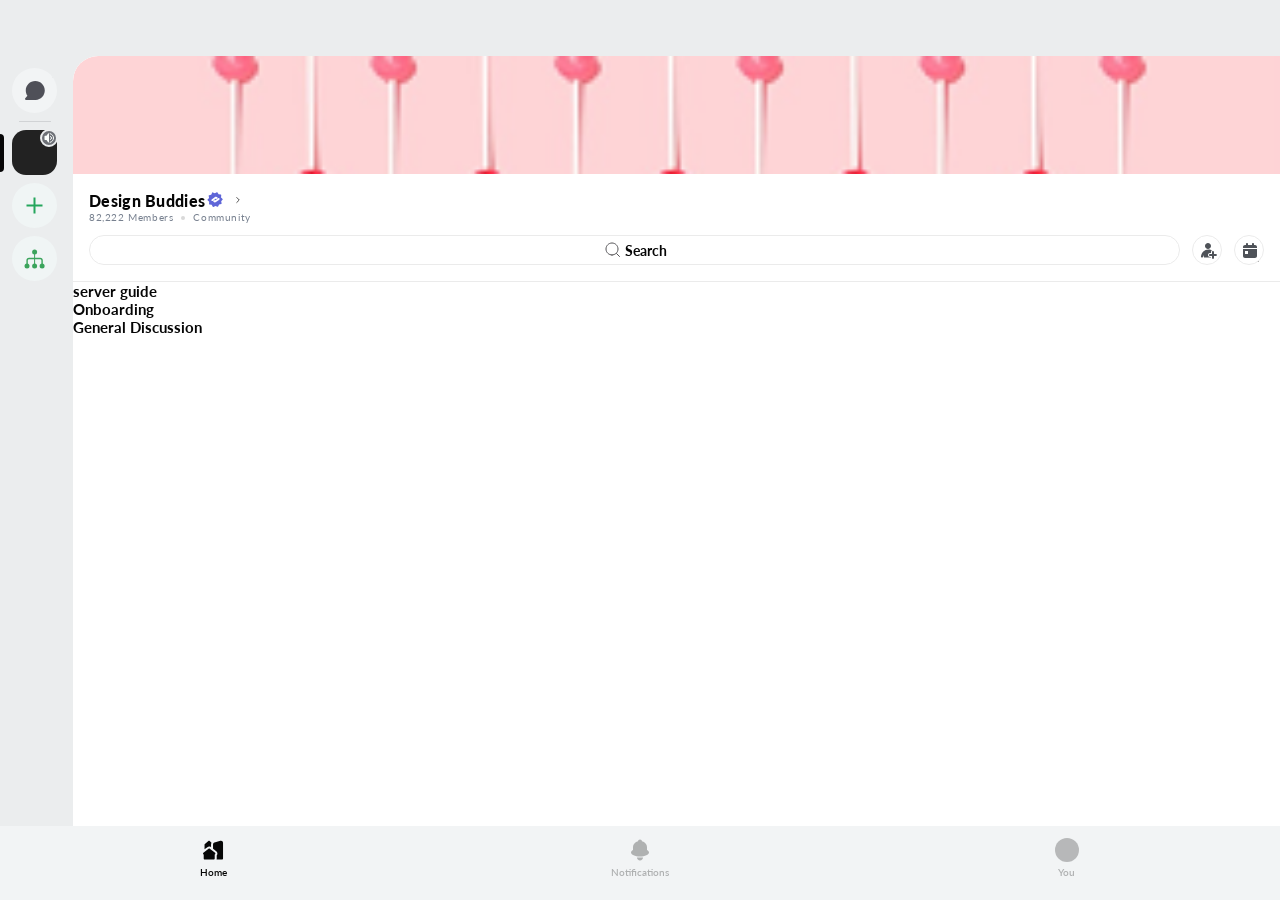
==== sub1-1.html @ 4db6a21e "home profile" ====
<!DOCTYPE html>
<html lang="en">
<head>
  <meta charset="UTF-8">
  <meta name="viewport" content="width=device-width, initial-scale=1.0">
  <title>home profile</title>
  <!-- script -->
  <script src="js/jquery-3.7.1.min.js"></script>
  <script src="js/js_sub1-1.js" defer></script>
  <!-- style -->
  <link rel="stylesheet" href="css/pages/sub1-1.css">
</head>
<body>
  <div id="wrap">
    <div id="header-include"></div>
    <main>
      <div id="back-img"><img src="img/back.png" alt="back img"></div>
      <section class="title">
        <h1>
          <a href="#">
            Design Buddies
            <span class="badge"><img src="img/badge.svg" alt="badge"></span>
            <span class="more-btn"><img src="img/chevron-right.svg" alt="more"></span>
          </a>
        </h1>
        <div class="member-state">
          <p>82,222 Members</p>
          <span class="dot"></span>
          <p>Community</p>
        </div>
        <div class="btn-box">
          <a href="#" class="search-btn"><span class="search-icon"></span>Search</a>
          <a href="#" class="plus-btn"><span class="ir_wa">plus</span></a>
          <a href="#" class="schedule-btn"><span class="ir_wa">schedule</span></a>
        </div>
      </section>
      <section class="server guide">
        <h2>server guide</h2>
        <ul></ul>
      </section>
      <section class="onboarding">
        <h2>Onboarding</h2>
      </section>
      <section class="general-discussion">
        <h2>General Discussion</h2>
      </section>
    </main>
    <div id="tabBar-include"></div>
  </div>
</body>
</html>
---- css/pages/sub1-1.css ----
@import url('../common/reset.css');
@import url('../common/tab-bar.css');
@import url('../common/header.css');
@import url('../container/sub1-1-container.css');
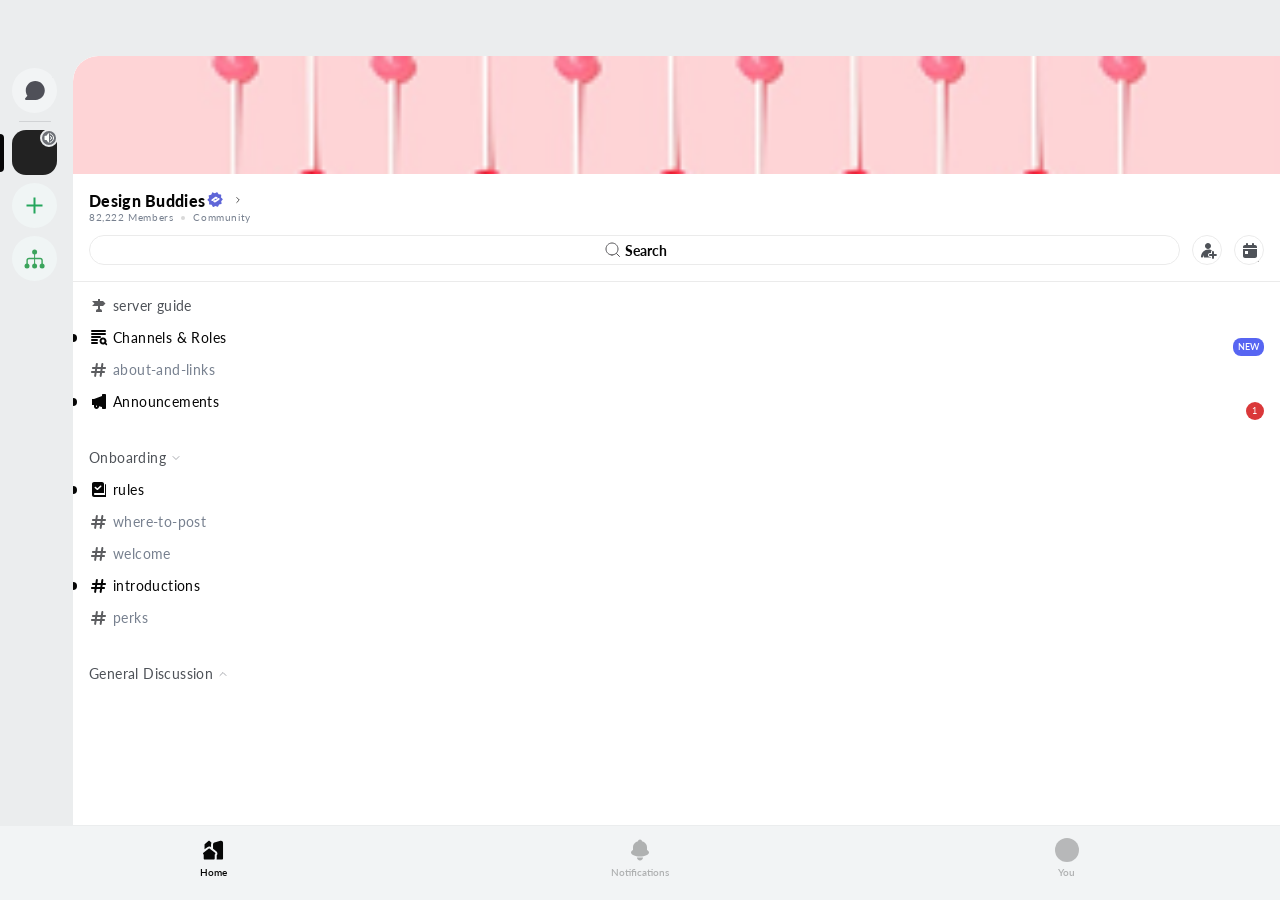
==== commit b09e4309: "home finish" ====
--- a/sub1-1.html
+++ b/sub1-1.html
@@ -34,15 +34,89 @@
           <a href="#" class="schedule-btn"><span class="ir_wa">schedule</span></a>
         </div>
       </section>
-      <section class="server guide">
-        <h2>server guide</h2>
-        <ul></ul>
+      <section class="server-guide">
+        <h2><span class="icon"></span>server guide</h2>
+        <ul>
+          <li class="add-dot">
+            <a href="#">
+              <span class="dot"></span>
+              <span class="txt"><span class="icon"></span>Channels & Roles</span>
+              <span class="badge new">NEW</span>
+            </a>
+          </li>
+          <li>
+            <a href="#">
+              <span class="dot"></span>
+              <span class="txt"><span class="icon"></span>about-and-links</span>
+              <span class="badge"></span>
+            </a>
+          </li>
+          <li class="add-dot">
+            <a href="#">
+              <span class="dot"></span>
+              <span class="txt"><span class="icon"></span>Announcements</span>
+              <span class="badge num">1</span>
+            </a>
+          </li>
+        </ul>
       </section>
-      <section class="onboarding">
-        <h2>Onboarding</h2>
+      <section class="onboarding slide-menu">
+        <h2>Onboarding<span class="down-arrow"><span class="ir_wa">more</span></span></h2>
+        <ul>
+          <li class="add-dot">
+            <a href="#">
+              <span class="dot"></span>
+              <span class="txt"><span class="icon"></span>rules</span>
+            </a>
+          </li>
+          <li>
+            <a href="#">
+              <span class="dot"></span>
+              <span class="txt"><span class="icon"></span>where-to-post</span>
+            </a>
+          </li>
+          <li>
+            <a href="#">
+              <span class="dot"></span>
+              <span class="txt"><span class="icon"></span>welcome</span>
+            </a>
+          </li>
+          <li class="add-dot">
+            <a href="#">
+              <span class="dot"></span>
+              <span class="txt"><span class="icon"></span>introductions</span>
+            </a>
+          </li>
+          <li>
+            <a href="#">
+              <span class="dot"></span>
+              <span class="txt"><span class="icon"></span>perks</span>
+            </a>
+          </li>
+        </ul>
       </section>
-      <section class="general-discussion">
-        <h2>General Discussion</h2>
+      <section class="general-discussion slide-menu">
+        <h2 class="toggle-menu">General Discussion<span class="down-arrow"><span class="ir_wa">more</span></span></h2>
+        <ul class="toggle-menu">
+          <li>
+            <a href="#">
+              <span class="dot"></span>
+              <span class="txt"><span class="icon"></span>general</span>
+            </a>
+          </li>
+          <li class="add-dot">
+            <a href="#">
+              <span class="dot"></span>
+              <span class="txt"><span class="icon"></span>design</span>
+            </a>
+          </li>
+          <li class="add-dot">
+            <a href="#">
+              <span class="dot"></span>
+              <span class="txt"><span class="icon"></span>emotional-support-group</span>
+            </a>
+          </li>
+        </ul>
       </section>
     </main>
     <div id="tabBar-include"></div>
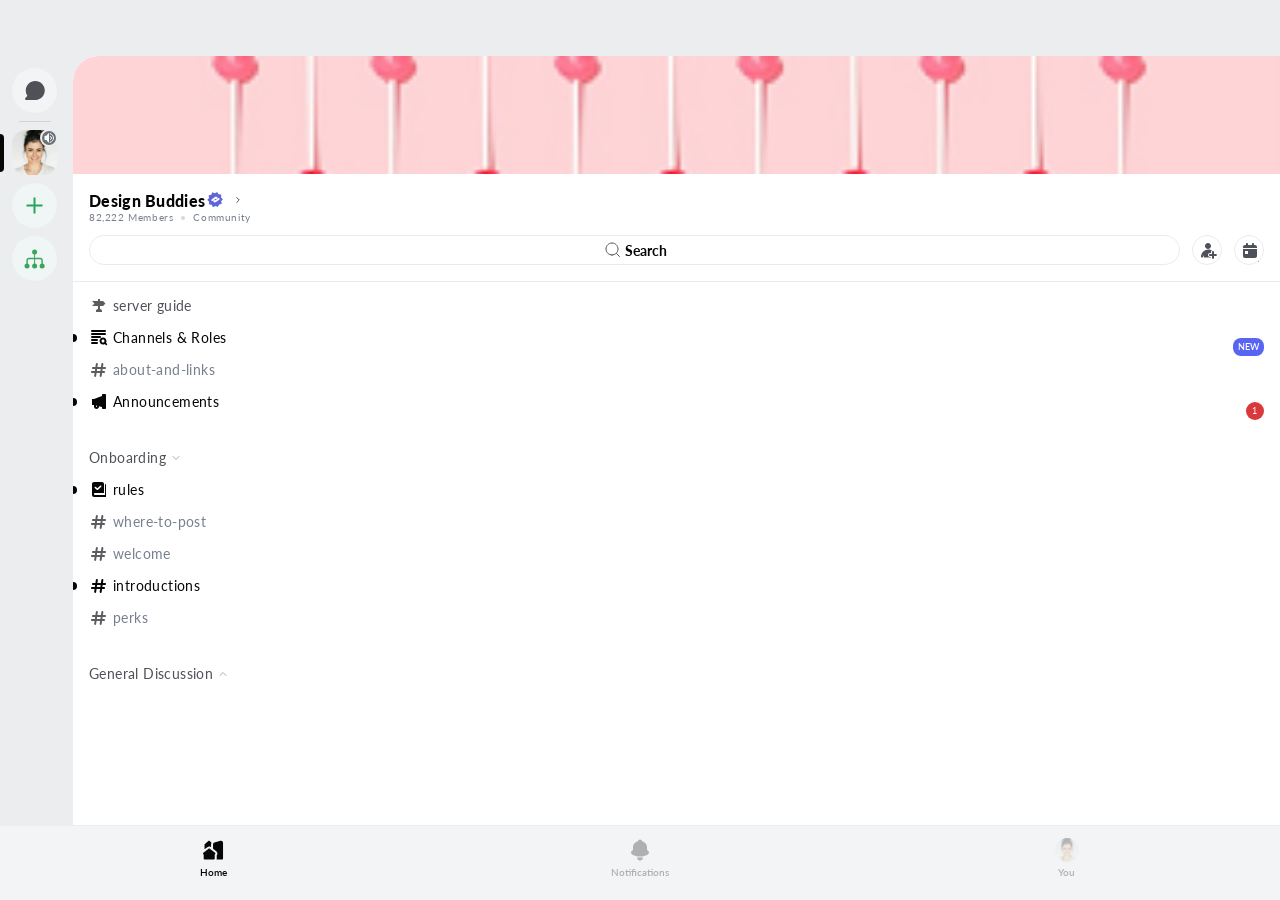
==== commit 8582f4c5: "tab" ====
--- a/sub1-1.html
+++ b/sub1-1.html
@@ -61,7 +61,7 @@
         </ul>
       </section>
       <section class="onboarding slide-menu">
-        <h2>Onboarding<span class="down-arrow"><span class="ir_wa">more</span></span></h2>
+        <h2>Onboarding<button class="down-arrow"><span class="ir_su">more</span></button></h2>
         <ul>
           <li class="add-dot">
             <a href="#">
@@ -96,7 +96,7 @@
         </ul>
       </section>
       <section class="general-discussion slide-menu">
-        <h2 class="toggle-menu">General Discussion<span class="down-arrow"><span class="ir_wa">more</span></span></h2>
+        <h2 class="toggle-menu">General Discussion<button class="down-arrow"><span class="ir_su">more</span></button></h2>
         <ul class="toggle-menu">
           <li>
             <a href="#">
